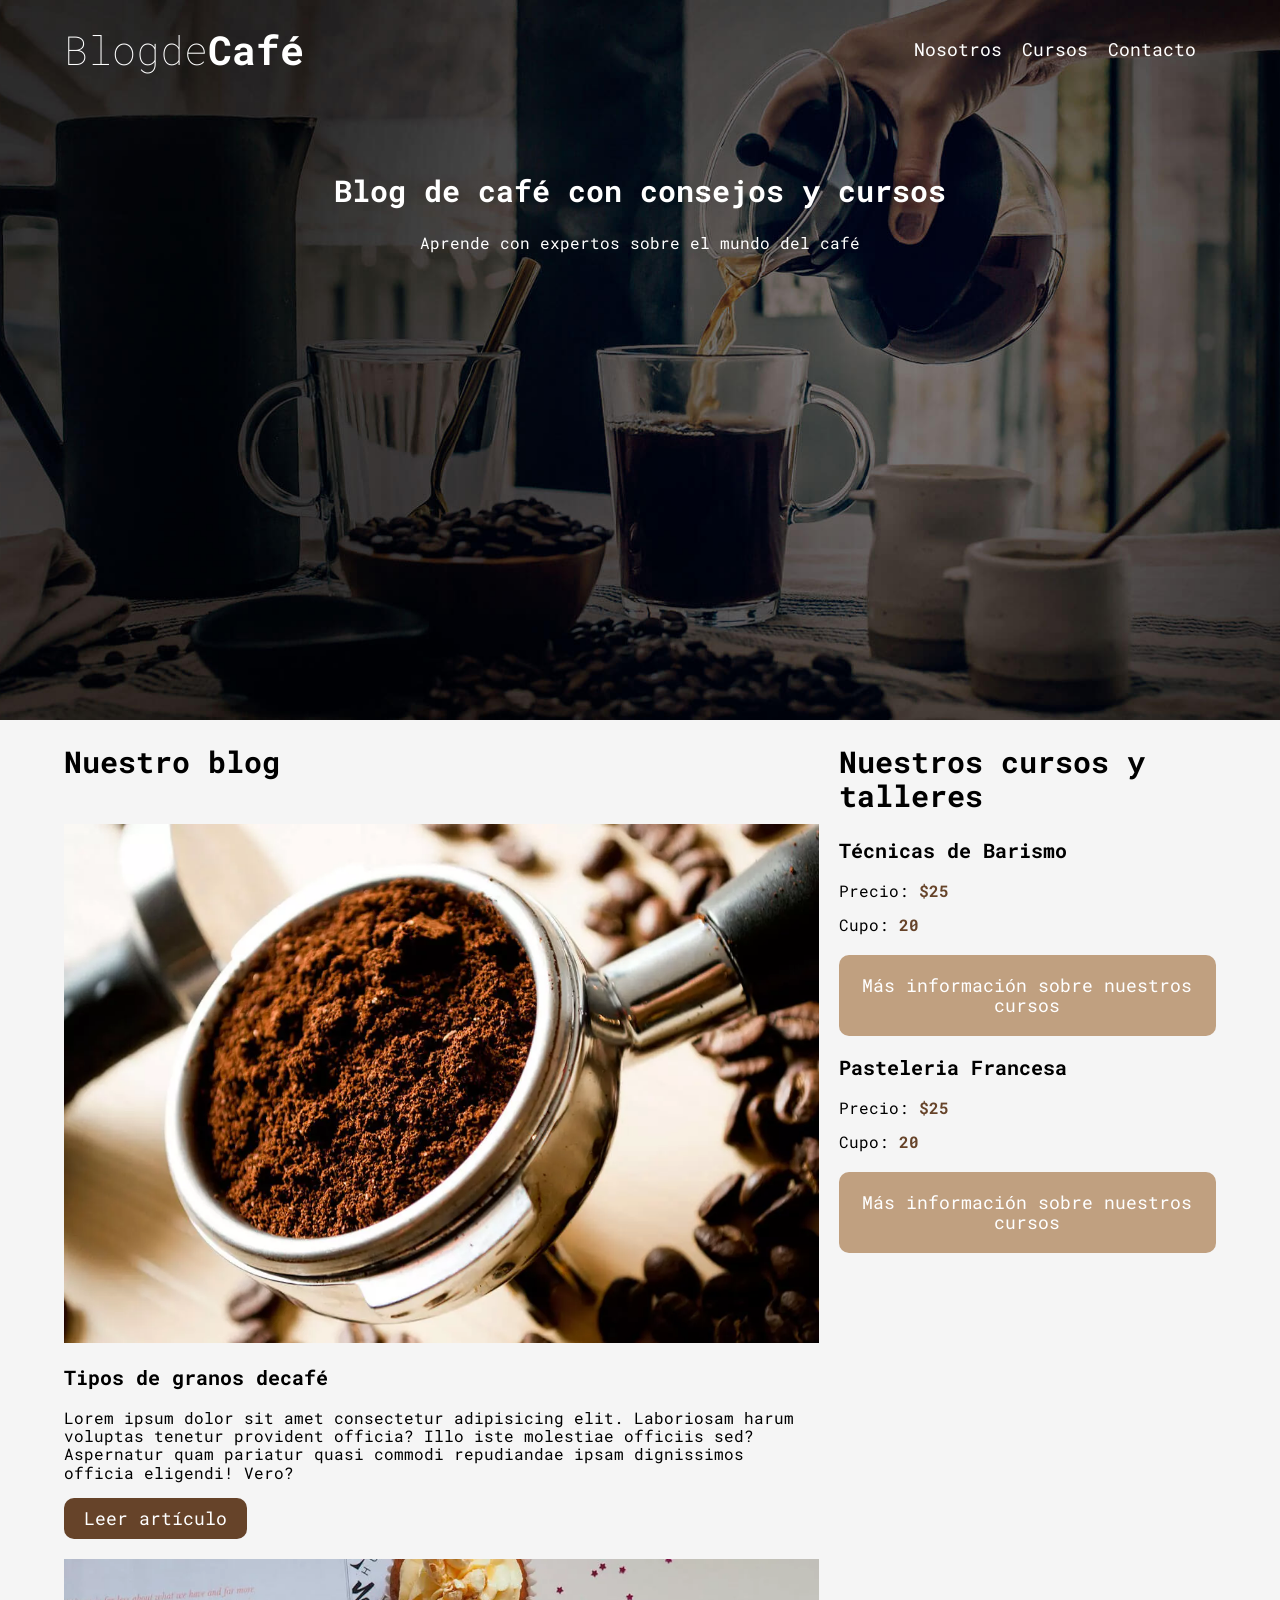
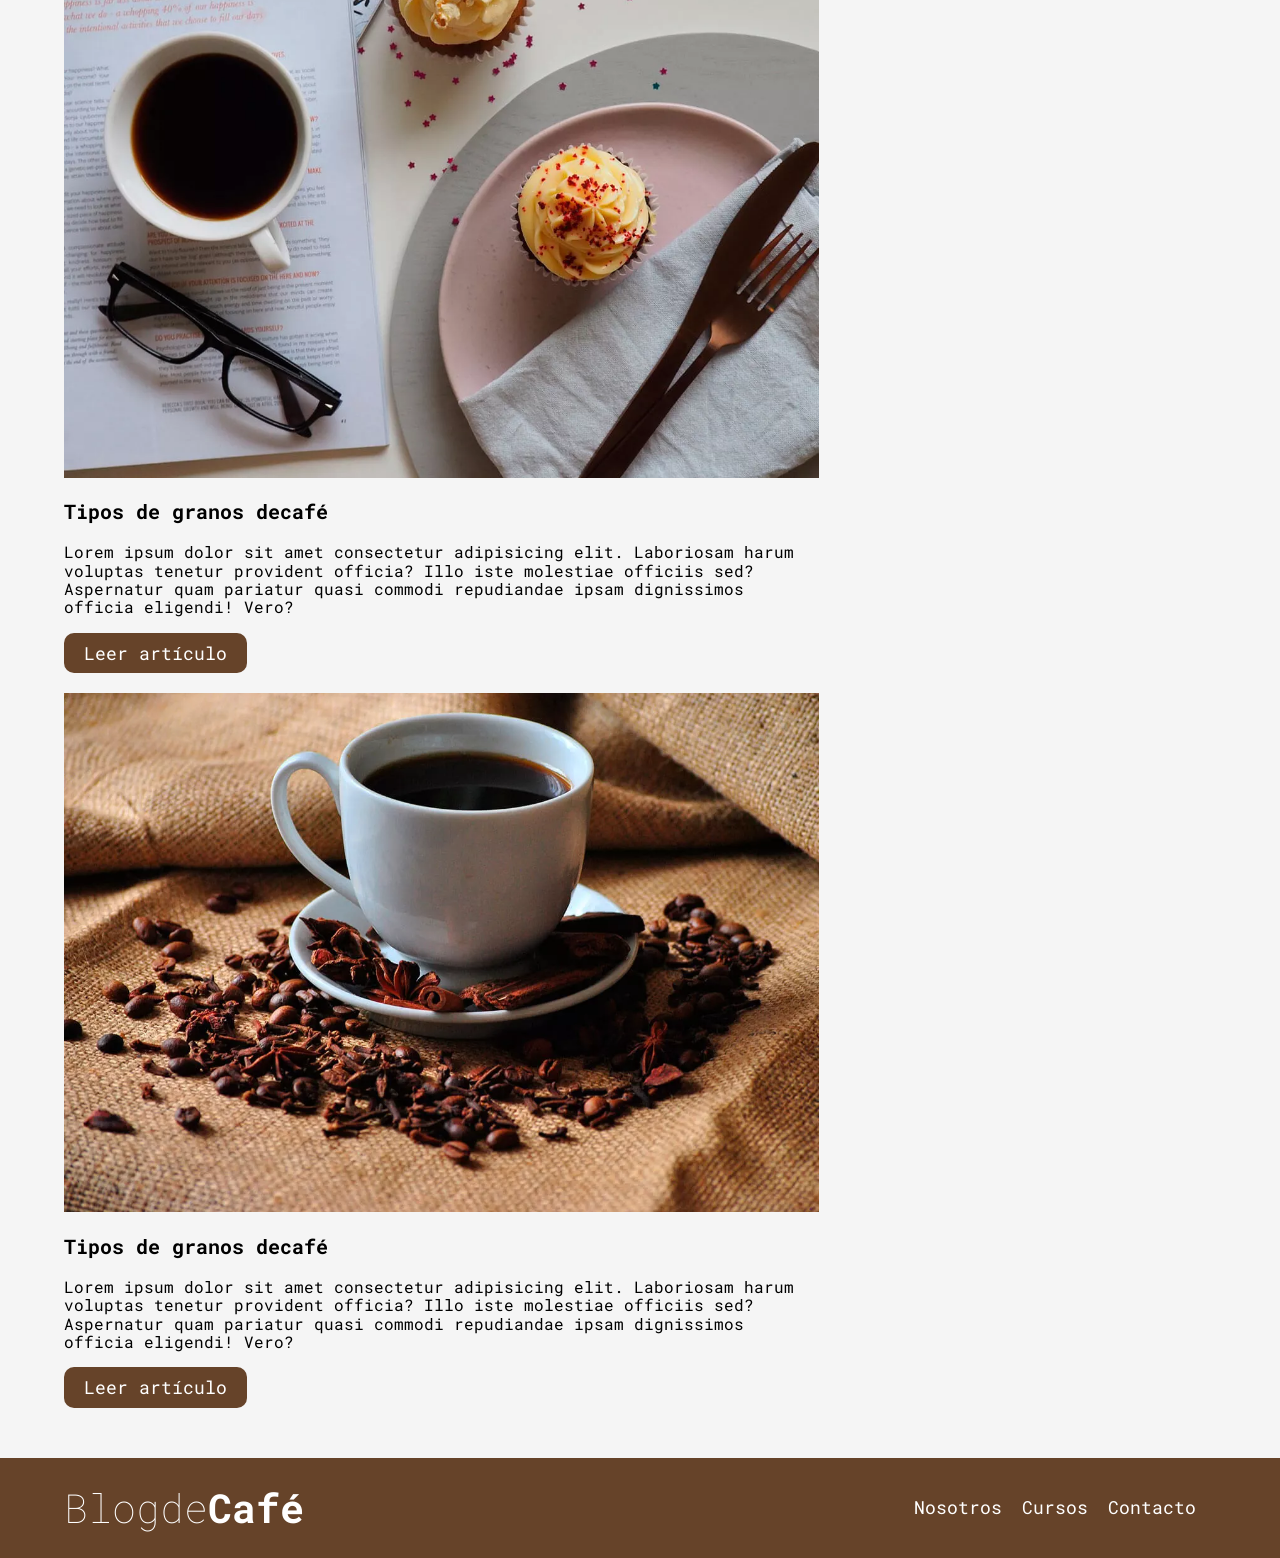
==== index.html @ 202b9aa9 "Mi primer commit de este proyecto" ====
<!DOCTYPE html>
<html lang="es">

<head>
    <meta charset="UTF-8">
    <meta name="viewport" content="width=device-width, initial-scale=1.0">
    <title>Blog de Café</title>
    <link rel="preconnect" href="https://fonts.googleapis.com">
    <link rel="preconnect" href="https://fonts.gstatic.com" crossorigin>
    <link href="https://fonts.googleapis.com/css2?family=Roboto+Mono:ital,wght@0,100..700;1,100..700&display=swap"
        rel="stylesheet">

    <!--prefetch-->
    <link rel="prefetch" href="nosotros.html" as="document">



    <!--Preload-->

    <link rel="preload" href="css/normalize.css" as="style">
    <link rel="stylesheet" href="css/normalize.css">

    <link rel="preload" href="css/style.css" as="style">
    <link rel="stylesheet" href="css/style.css">

</head>

<body>
    <header>
        <div class="imagen-fondo">
            <div class="contenedor-header">
                <div class="contenido-header">
                    <a class="logo" href="index.html">
                        <h1>Blogde<span class="resaltado">Café</span></h1>
                    </a>
                    <nav class="navegacion">
                        <a href="nosotros.html">Nosotros</a>
                        <a href="cursos.html">Cursos</a>
                        <a href="contacto.html">Contacto</a>
                    </nav>
                </div>
                <div class="hero">
                    <div class="contenido-hero">
                        <h2>Blog de café con consejos y cursos</h2>
                        <p>Aprende con expertos sobre el mundo del café</p>
                    </div>
                </div>
            </div>
        </div>
    </header>
    <div class="contenedor-grid contenedor">
        <main class="contenido-principal">
            <section class="blog">
                <h2>Nuestro blog</h2>
                <article class="articulo">
                    <div class="imagen">
                        <picture>
                            <source srcset="img/blog1.webp" type="image/webp">
                            <img loading="lazy" src="img/blog1.jpg" alt="Imagen del blog">
                        </picture>

                    </div>
                    <div class="contenido-blog">
                        <h3>Tipos de granos decafé</h3>
                        <p> Lorem ipsum dolor sit amet consectetur adipisicing elit. Laboriosam harum voluptas tenetur
                            provident officia? Illo iste molestiae officiis sed? Aspernatur quam pariatur quasi commodi
                            repudiandae ipsam dignissimos officia eligendi! Vero?</p>
                    </div>
                    <a class="boton" href="#">Leer artículo</a>
                </article>
                <article class="articulo">
                    <div class="imagen">
                        <picture>
                            <source srcset="img/blog2.webp" type="image/webp">
                            <img loading="lazy" src="img/blog2.jpg" alt="Imagen del blog">
                        </picture>
                    </div>
                    <div class="contenido-blog">
                        <h3>Tipos de granos decafé</h3>
                        <p> Lorem ipsum dolor sit amet consectetur adipisicing elit. Laboriosam harum voluptas tenetur
                            provident officia? Illo iste molestiae officiis sed? Aspernatur quam pariatur quasi commodi
                            repudiandae ipsam dignissimos officia eligendi! Vero?</p>
                    </div>
                    <a class="boton" href="#">Leer artículo</a>
                </article>
                <article class="articulo">
                    <div class="imagen">
                        <picture>
                            <source srcset="img/blog3.webp" type="image/webp">
                            <img loading="lazy" src="img/blog3.jpg" alt="Imagen del blog">
                        </picture>
                    </div>
                    <div class="contenido-blog">
                        <h3>Tipos de granos decafé</h3>
                        <p> Lorem ipsum dolor sit amet consectetur adipisicing elit. Laboriosam harum voluptas tenetur
                            provident officia? Illo iste molestiae officiis sed? Aspernatur quam pariatur quasi commodi
                            repudiandae ipsam dignissimos officia eligendi! Vero?</p>
                    </div>
                    <a class="boton" href="#">Leer artículo</a>
                </article>
            </section>

        </main>
        <aside class="sidebar">
            <h2>Nuestros cursos y talleres</h2>
            <div class="curso">
                <h3>Técnicas de Barismo</h3>
                <p>Precio: <span class="info">$25</span></p>
                <p>Cupo: <span class="info">20</span></p>
                <a class="boton--secundario" href="#">Más información sobre nuestros cursos</a>
            </div>
            <div class="curso">
                <h3>Pasteleria Francesa</h3>
                <p>Precio: <span class="info">$25</span></p>
                <p>Cupo: <span class="info">20</span></p>
                <a class="boton--secundario" href="#">Más información sobre nuestros cursos</a>
            </div>
        </aside>
    </div>

    <footer class="footer">
        <div class="contenedor">
            <div>
                <a class="logo" href="index.html">
                    <h1>Blogde<span class="resaltado">Café</span></h1>
                </a>
            </div>
            <nav class="navegacion ">
                <a href="nosotros.html">Nosotros</a>
                <a href="cursos.html">Cursos</a>
                <a href="contacto.html">Contacto</a>
            </nav>
        </div>
    </footer>

</body>

</html>
---- css/style.css ----
:root {
    --color-primario: #664329;
    --color-secundario: #C0A080;
    --color-terciario: #E8D8C3;
    --color-cuaternario: #F5F5F5;
    --color-quaternario: #FFFFFF;

    --fuente-primaria: 'Roboto Mono', monospace;
}

body {
    background-color: var(--color-cuaternario);
    font-family: var(--fuente-primaria);
}

html {
    box-sizing: border-box;
    font-size: 62.5%;
    /* 1 rem = 10px */
}

*,
*:before,
*:after {
    box-sizing: inherit;
}

a {
    text-decoration: none;
    color: var(--color-quaternario);
    font-size: 1.8rem;
}

.contenedor {
    max-width: 90%;
    margin: 0 auto;
}

img {
    max-width: 100%;
}

h1 {
    font-size: 4rem;
    font-weight: 100;
}

h2 {
    font-size: 3rem;
}

h3 {
    font-size: 2rem;
}

p {
    font-size: 1.6rem;
}

.alinear__texto {
    text-align: center;
}


.contenedor-header {
    max-width: 90%;
    margin: 0 auto;
}

.imagen-fondo {
    background-image: url(../img/banner.jpg);
    background-size: cover;
    background-position: center;
    height: 80vh;
}

.contenido-header {
    display: flex;
    justify-content: space-between;
    align-items: center;

}

nav {
    display: flex;
    gap: 2rem;
    padding: 0 2rem;
}

.logo {
    color: var(--color-quaternario);
    font-size: 4rem;
}

.resaltado {
    font-weight: bold;
}

.hero {
    display: flex;
    flex-direction: column;
    justify-content: center;
    align-items: center;
    text-align: center;
    height: 100%;
    color: var(--color-quaternario);
    padding: 5rem;
}



.navegacion a:hover {
    color: var(--color-secundario);
    transition: color 0.3s ease;
}

@media (max-width: 768px) {
    .contenido-header {
        flex-direction: column;
    }
}



.contenedor-grid {
    display: flex;
    flex-direction: column;
    gap: 2rem;
}

.blog {
    display: flex;
    flex-direction: column;
    gap: 2rem;
}

.contenido-blog {
    text-align: center;
    align-items: center;

}

.imagen {
    max-width: 100%;
}

.boton {
    background-color: var(--color-primario);
    color: var(--color-quaternario);
    padding: 1rem 2rem;
    border-radius: 1rem;
    display: inline-block;
    width: 100%;
    text-align: center;
    border: none;

}

.boton:hover {
    cursor: pointer;
}

@media (min-width: 768px) {
    .contenedor-grid {
        display: grid;
        grid-template-columns: 2fr 1fr;
        gap: 2rem;
    }

    .contenido-blog {
        text-align: left;
        align-items: flex-start;

    }

    .boton {
        width: auto;
    }
}

.footer {
    background-color: var(--color-primario);
    color: var(--color-quaternario);
    text-align: center;
    margin-top: 5rem;
}

.footer .contenedor {
    display: flex;
    flex-direction: column;
    align-items: center;
}

@media (min-width: 768px) {
    .footer .contenedor {
        flex-direction: row;
        justify-content: space-between;
    }
}

.boton--secundario {
    background-color: var(--color-secundario);
    color: var(--color-quaternario);
    padding: 2rem;
    border-radius: 1rem;
    text-align: center;
    display: block;
    margin-top: 2rem;
}

.info {
    color: var(--color-primario);
    font-weight: bold;
}

.contenido-nosotros {
    display: flex;
    flex-direction: column-reverse;
    gap: 2rem;


}

@media (min-width: 768px) {
    .contenido-nosotros {
        flex-direction: row;
        justify-content: space-between;
    }

    .texto-nosotros {
        flex: 1;
    }

    .imagen-nosotros {
        flex: 1;
    }
}

.taller {
    display: flex;
    flex-direction: column-reverse;
    gap: 2rem;
    align-items: center;
}

.info-taller {
    text-align: center;
}

.info-img {
    align-items: center;
}

@media (min-width: 768px) {
    .taller {
        display: grid;
        grid-template-columns: 1fr 2fr;
        gap: 2rem;
        grid-auto-flow: column;
        border-bottom: 1px solid var(--color-primario);
        padding-bottom: 2rem;
        margin-bottom: 4rem;
    }

    .info-taller {
        grid-column: 2/3;
    }

    .info-taller {
        text-align: start;
    }
}

.info-img {
    width: 85%;
}



.taller:last-of-type {
    border: none;
}

.contacto-bg {
    background-image: url(../img/curso1.jpg);
    height: 40rem;
    background-size: cover;
    background-position: center center;
}

.formulario {
    background-color: #FFFFFF;
    margin: -5rem auto 0 auto;
    width: 95%;
    padding: 5rem;
}

.campo {
    display: flex;
    margin-bottom: 2rem;

}

.campo__field {
    flex: 1;
}

.campo__label {
    flex: 0 0 6rem;
}

.campo__field--textarea {
    height: 20rem;

}
---- css/style.css ----
:root {
    --color-primario: #664329;
    --color-secundario: #C0A080;
    --color-terciario: #E8D8C3;
    --color-cuaternario: #F5F5F5;
    --color-quaternario: #FFFFFF;

    --fuente-primaria: 'Roboto Mono', monospace;
}

body {
    background-color: var(--color-cuaternario);
    font-family: var(--fuente-primaria);
}

html {
    box-sizing: border-box;
    font-size: 62.5%;
    /* 1 rem = 10px */
}

*,
*:before,
*:after {
    box-sizing: inherit;
}

a {
    text-decoration: none;
    color: var(--color-quaternario);
    font-size: 1.8rem;
}

.contenedor {
    max-width: 90%;
    margin: 0 auto;
}

img {
    max-width: 100%;
}

h1 {
    font-size: 4rem;
    font-weight: 100;
}

h2 {
    font-size: 3rem;
}

h3 {
    font-size: 2rem;
}

p {
    font-size: 1.6rem;
}

.alinear__texto {
    text-align: center;
}


.contenedor-header {
    max-width: 90%;
    margin: 0 auto;
}

.imagen-fondo {
    background-image: url(../img/banner.jpg);
    background-size: cover;
    background-position: center;
    height: 80vh;
}

.contenido-header {
    display: flex;
    justify-content: space-between;
    align-items: center;

}

nav {
    display: flex;
    gap: 2rem;
    padding: 0 2rem;
}

.logo {
    color: var(--color-quaternario);
    font-size: 4rem;
}

.resaltado {
    font-weight: bold;
}

.hero {
    display: flex;
    flex-direction: column;
    justify-content: center;
    align-items: center;
    text-align: center;
    height: 100%;
    color: var(--color-quaternario);
    padding: 5rem;
}



.navegacion a:hover {
    color: var(--color-secundario);
    transition: color 0.3s ease;
}

@media (max-width: 768px) {
    .contenido-header {
        flex-direction: column;
    }
}



.contenedor-grid {
    display: flex;
    flex-direction: column;
    gap: 2rem;
}

.blog {
    display: flex;
    flex-direction: column;
    gap: 2rem;
}

.contenido-blog {
    text-align: center;
    align-items: center;

}

.imagen {
    max-width: 100%;
}

.boton {
    background-color: var(--color-primario);
    color: var(--color-quaternario);
    padding: 1rem 2rem;
    border-radius: 1rem;
    display: inline-block;
    width: 100%;
    text-align: center;
    border: none;

}

.boton:hover {
    cursor: pointer;
}

@media (min-width: 768px) {
    .contenedor-grid {
        display: grid;
        grid-template-columns: 2fr 1fr;
        gap: 2rem;
    }

    .contenido-blog {
        text-align: left;
        align-items: flex-start;

    }

    .boton {
        width: auto;
    }
}

.footer {
    background-color: var(--color-primario);
    color: var(--color-quaternario);
    text-align: center;
    margin-top: 5rem;
}

.footer .contenedor {
    display: flex;
    flex-direction: column;
    align-items: center;
}

@media (min-width: 768px) {
    .footer .contenedor {
        flex-direction: row;
        justify-content: space-between;
    }
}

.boton--secundario {
    background-color: var(--color-secundario);
    color: var(--color-quaternario);
    padding: 2rem;
    border-radius: 1rem;
    text-align: center;
    display: block;
    margin-top: 2rem;
}

.info {
    color: var(--color-primario);
    font-weight: bold;
}

.contenido-nosotros {
    display: flex;
    flex-direction: column-reverse;
    gap: 2rem;


}

@media (min-width: 768px) {
    .contenido-nosotros {
        flex-direction: row;
        justify-content: space-between;
    }

    .texto-nosotros {
        flex: 1;
    }

    .imagen-nosotros {
        flex: 1;
    }
}

.taller {
    display: flex;
    flex-direction: column-reverse;
    gap: 2rem;
    align-items: center;
}

.info-taller {
    text-align: center;
}

.info-img {
    align-items: center;
}

@media (min-width: 768px) {
    .taller {
        display: grid;
        grid-template-columns: 1fr 2fr;
        gap: 2rem;
        grid-auto-flow: column;
        border-bottom: 1px solid var(--color-primario);
        padding-bottom: 2rem;
        margin-bottom: 4rem;
    }

    .info-taller {
        grid-column: 2/3;
    }

    .info-taller {
        text-align: start;
    }
}

.info-img {
    width: 85%;
}



.taller:last-of-type {
    border: none;
}

.contacto-bg {
    background-image: url(../img/curso1.jpg);
    height: 40rem;
    background-size: cover;
    background-position: center center;
}

.formulario {
    background-color: #FFFFFF;
    margin: -5rem auto 0 auto;
    width: 95%;
    padding: 5rem;
}

.campo {
    display: flex;
    margin-bottom: 2rem;

}

.campo__field {
    flex: 1;
}

.campo__label {
    flex: 0 0 6rem;
}

.campo__field--textarea {
    height: 20rem;

}
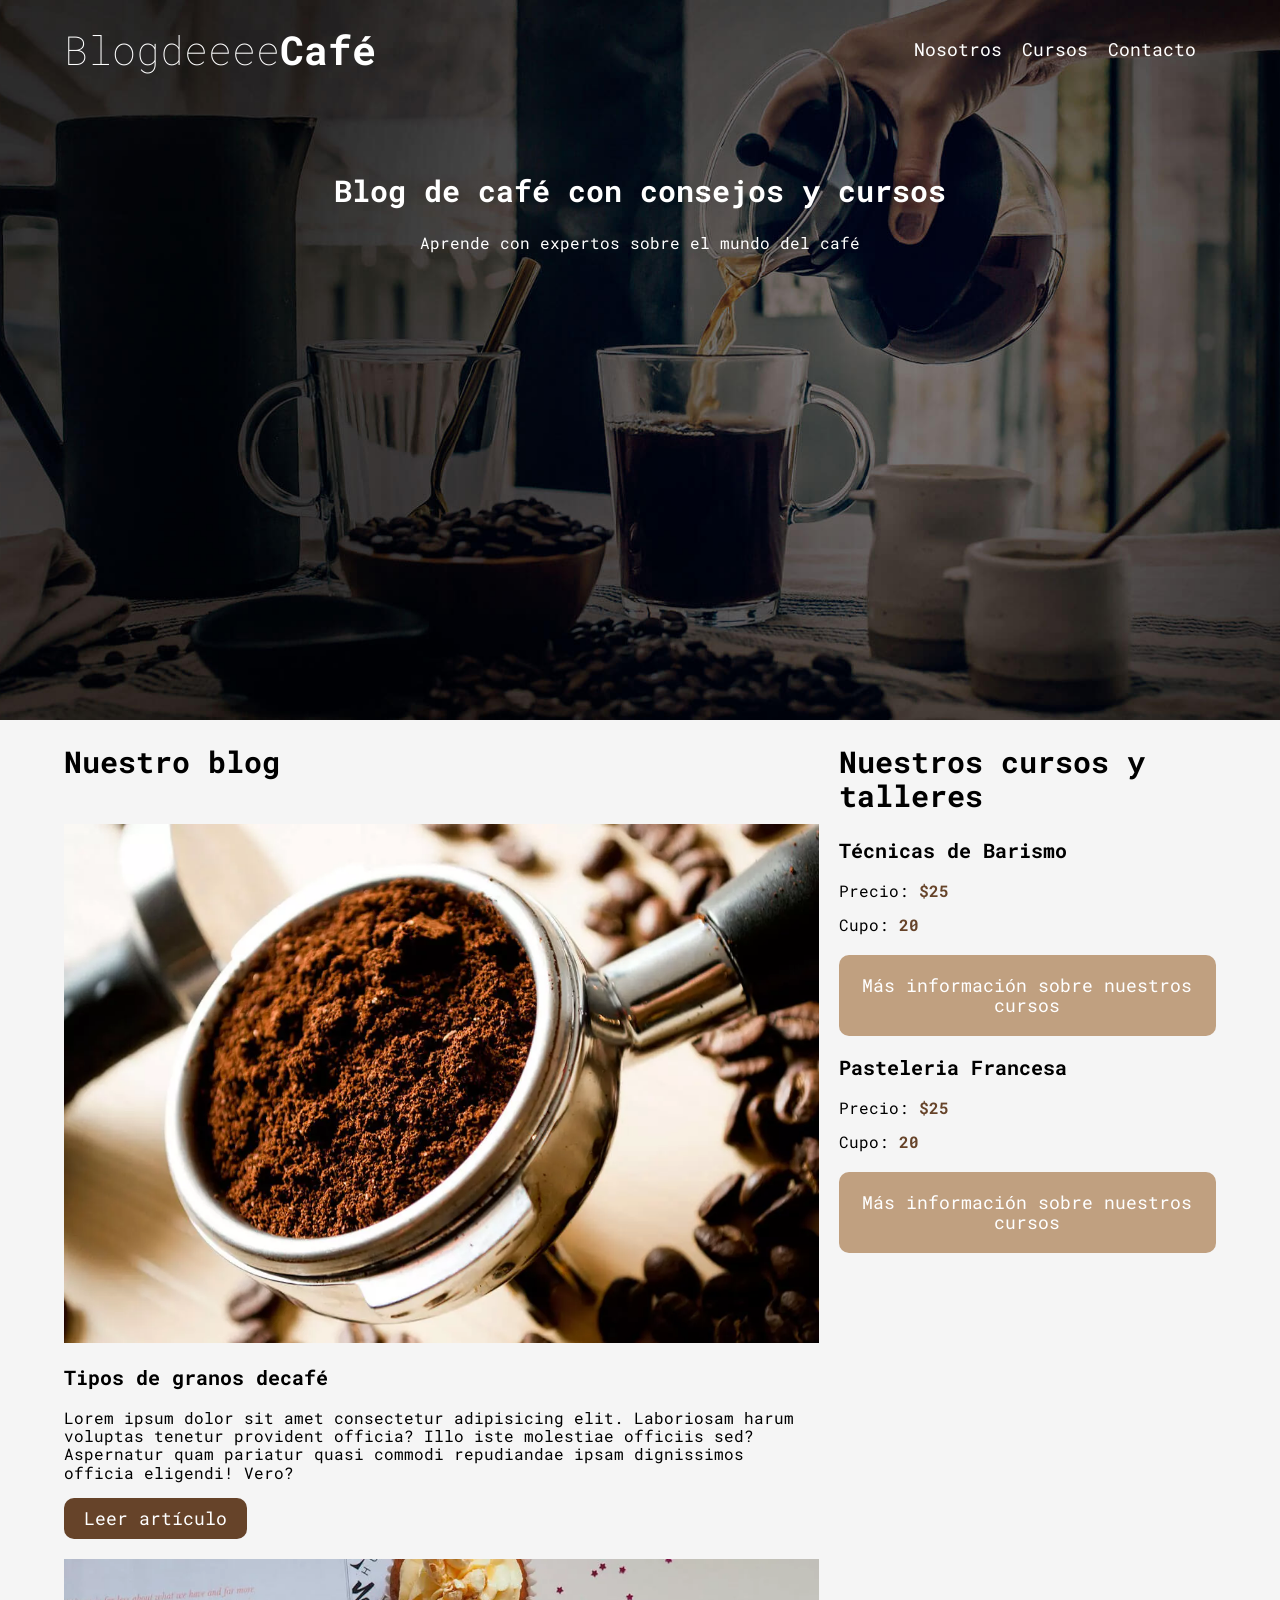
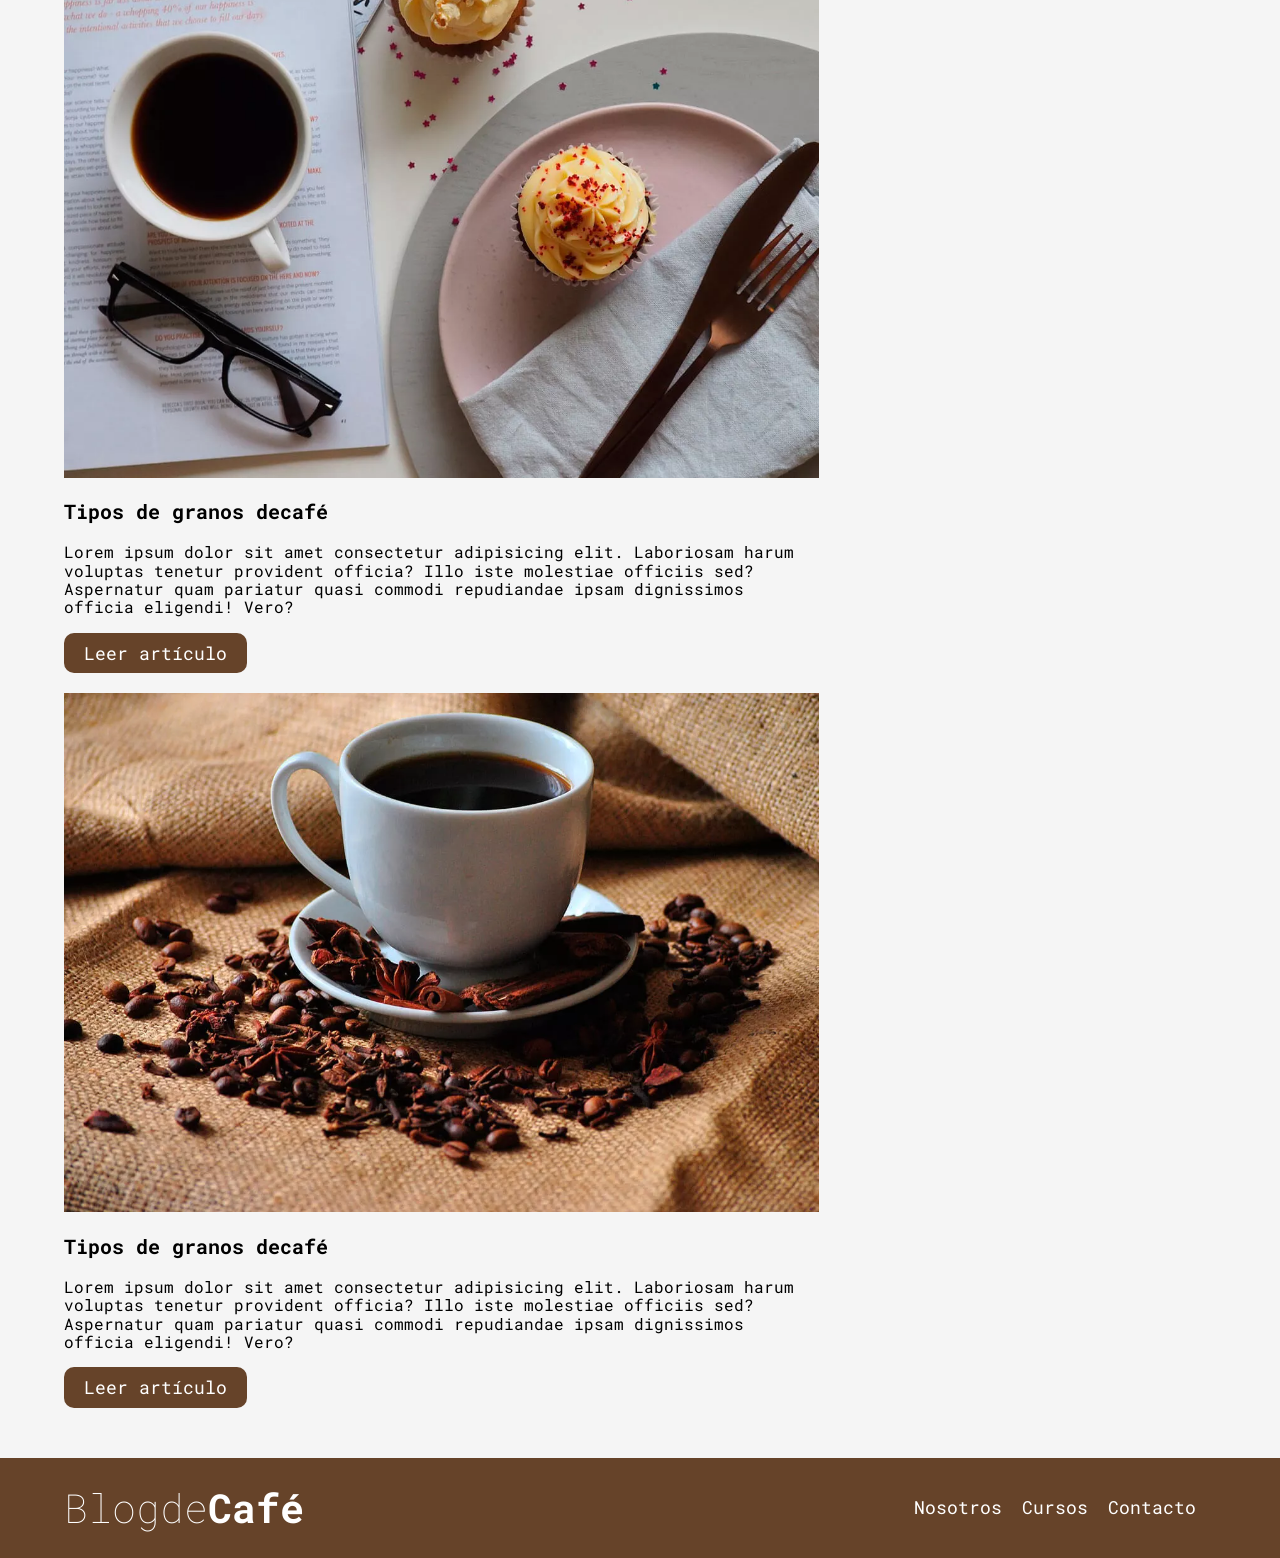
==== commit 8aa154f1: "Cambié el color del fondo" ====
--- a/index.html
+++ b/index.html
@@ -31,7 +31,7 @@
             <div class="contenedor-header">
                 <div class="contenido-header">
                     <a class="logo" href="index.html">
-                        <h1>Blogde<span class="resaltado">Café</span></h1>
+                        <h1>Blogdeeee<span class="resaltado">Café</span></h1>
                     </a>
                     <nav class="navegacion">
                         <a href="nosotros.html">Nosotros</a>
